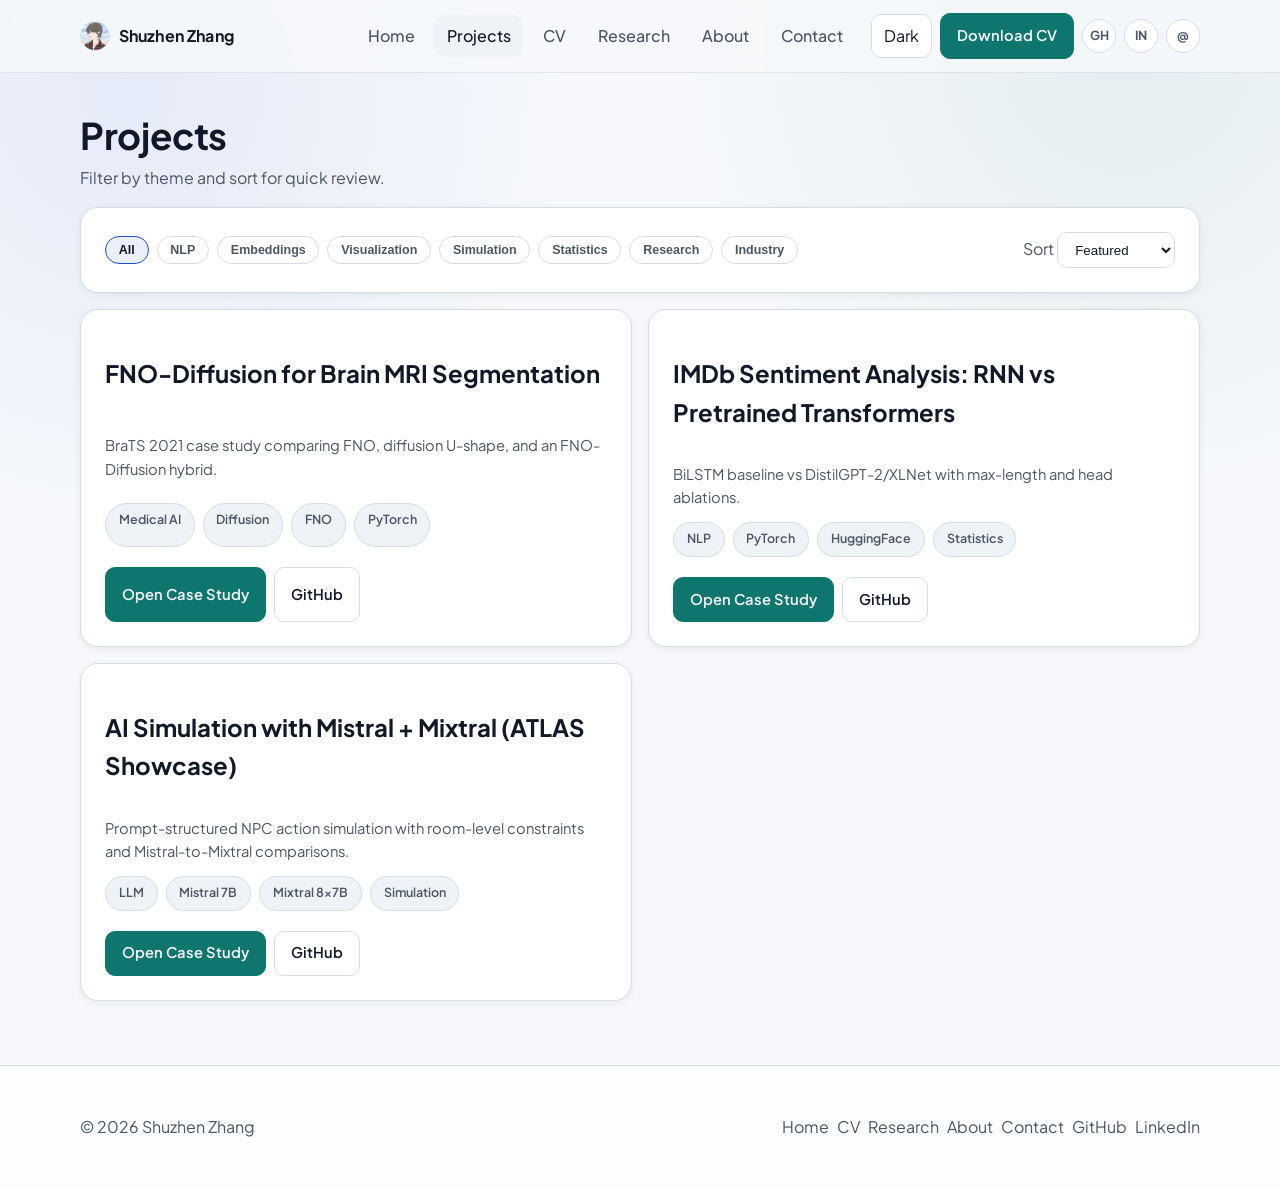
==== projects/index.html @ baf42c6f "Initial website" ====
<!DOCTYPE html>
<html lang="en" data-site-root="../">
  <head>
    <meta charset="UTF-8" />
    <meta name="viewport" content="width=device-width, initial-scale=1.0" />
    <title>Projects | ML / Applied Scientist Portfolio</title>
    <meta name="description" content="Projects in NLP, embeddings, statistics, visualization, and applied ML." />
    <meta name="theme-color" content="#f6f8fb" />
    <link rel="icon" href="../favicon.svg" type="image/svg+xml" />
    <link rel="preconnect" href="https://fonts.googleapis.com" />
    <link rel="preconnect" href="https://fonts.gstatic.com" crossorigin />
    <link href="https://fonts.googleapis.com/css2?family=Plus+Jakarta+Sans:wght@400;500;600;700;800&display=swap" rel="stylesheet" />
    <link rel="stylesheet" href="../styles.css" />
  </head>
  <body>
    <a class="skip-link" href="#main">Skip to content</a>
    <header class="site-header">
      <div class="container nav-wrap">
        <a class="brand" href="../index.html"><img class="brand-avatar" src="../assets/shared/images/profile-icon.jpg" alt="Shuzhen Zhang icon" width="30" height="30" decoding="async" />Shuzhen Zhang</a>
        <button class="nav-toggle" data-nav-toggle aria-expanded="false" aria-controls="site-nav">Menu</button>
        <nav id="site-nav" class="nav-menu" data-nav-menu>
          <div class="nav-links">
            <a class="nav-link" href="../index.html">Home</a>
            <a class="nav-link active" href="./index.html">Projects</a>
            <a class="nav-link" href="../cv.html">CV</a>
            <a class="nav-link" href="../research.html">Research</a>
            <a class="nav-link" href="../about.html">About</a>
            <a class="nav-link" href="../contact.html">Contact</a>
          </div>
          <div class="nav-actions">
            <button class="theme-btn" type="button" data-theme-toggle aria-label="Switch to dark mode">Dark</button>
            <a class="btn btn-primary" href="../assets/shared/documents/shuzhen-zhang-cv.pdf" download>Download CV</a>
            <div class="icon-links">
              <a class="icon-link" href="https://github.com/muhualiushui" aria-label="GitHub">GH</a>
              <a class="icon-link" href="https://www.linkedin.com/in/shuzhen-zhang-ab4744265" aria-label="LinkedIn">IN</a>
              <a class="icon-link" href="mailto:muhualiushui@outlook.com" aria-label="Email">@</a>
            </div>
          </div>
        </nav>
      </div>
    </header>

    <main id="main" class="main">
      <div class="container">
        <section class="section fade-in">
          <h1 class="section-title">Projects</h1>
          <p class="section-subtitle">Filter by theme and sort for quick review.</p>

          <div class="filter-bar card mt-4">
            <div class="chips">
              <button class="chip-btn active" data-filter="all">All</button>
              <button class="chip-btn" data-filter="nlp">NLP</button>
              <button class="chip-btn" data-filter="embeddings">Embeddings</button>
              <button class="chip-btn" data-filter="visualization">Visualization</button>
              <button class="chip-btn" data-filter="simulation">Simulation</button>
              <button class="chip-btn" data-filter="statistics">Statistics</button>
              <button class="chip-btn" data-filter="research">Research</button>
              <button class="chip-btn" data-filter="industry">Industry</button>
            </div>
            <label>
              <span class="kv">Sort</span>
              <select class="select" data-sort>
                <option value="featured">Featured</option>
                <option value="recent">Most recent</option>
              </select>
            </label>
          </div>

          <div class="projects-grid mt-4">
            <article class="card project-card" data-project-card data-tags="research visualization" data-date="2026-02-26" data-featured="1">
              <h2>FNO-Diffusion for Brain MRI Segmentation</h2>
              <p class="project-line">BraTS 2021 case study comparing FNO, diffusion U-shape, and an FNO-Diffusion hybrid.</p>
              <div class="chips"><span class="tag">Medical AI</span><span class="tag">Diffusion</span><span class="tag">FNO</span><span class="tag">PyTorch</span></div>
              <div class="project-actions">
                <a class="btn btn-primary" href="./fno-diffusion-brain-mri/index.html">Open Case Study</a>
                <a class="btn btn-secondary" href="https://github.com/muhualiushui/FNO_torch">GitHub</a>
              </div>
            </article>

            <article class="card project-card" data-project-card data-tags="nlp statistics research" data-date="2026-01-20" data-featured="1">
              <h2>IMDb Sentiment Analysis: RNN vs Pretrained Transformers</h2>
              <p class="project-line">BiLSTM baseline vs DistilGPT-2/XLNet with max-length and head ablations.</p>
              <div class="chips"><span class="tag">NLP</span><span class="tag">PyTorch</span><span class="tag">HuggingFace</span><span class="tag">Statistics</span></div>
              <div class="project-actions">
                <a class="btn btn-primary" href="./imdb-sentiment-analysis/index.html">Open Case Study</a>
                <a class="btn btn-secondary" href="https://github.com/muhualiushui/IMDb-Sentiment-by-LLM">GitHub</a>
              </div>
            </article>

            <article class="card project-card" data-project-card data-tags="llm simulation research" data-date="2025-10-02" data-featured="1">
              <h2>AI Simulation with Mistral + Mixtral (ATLAS Showcase)</h2>
              <p class="project-line">Prompt-structured NPC action simulation with room-level constraints and Mistral-to-Mixtral comparisons.</p>
              <div class="chips"><span class="tag">LLM</span><span class="tag">Mistral 7B</span><span class="tag">Mixtral 8x7B</span><span class="tag">Simulation</span></div>
              <div class="project-actions">
                <a class="btn btn-primary" href="./atlas-agent-simulation/index.html">Open Case Study</a>
                <a class="btn btn-secondary" href="https://github.com/muhualiushui/AI_Simulation_Mixtral">GitHub</a>
              </div>
            </article>
          </div>
        </section>
      </div>
    </main>

    <footer class="footer">
      <div class="container footer-wrap">
        <p>© <span data-current-year>2026</span> Shuzhen Zhang</p>
        <div class="btn-row">
          <a href="../index.html">Home</a><a href="../cv.html">CV</a><a href="../research.html">Research</a><a href="../about.html">About</a><a href="../contact.html">Contact</a>
          <a href="https://github.com/muhualiushui">GitHub</a><a href="https://www.linkedin.com/in/shuzhen-zhang-ab4744265">LinkedIn</a>
        </div>
      </div>
    </footer>

    <script src="../script.js"></script>
  </body>
</html>
---- styles.css ----
:root {
  color-scheme: light;
  --bg: #f6f8fb;
  --surface: #ffffff;
  --surface-alt: #eef3f8;
  --text: #111827;
  --muted: #4b5563;
  --border: #d7dde5;
  --primary: #0f766e;
  --primary-strong: #115e59;
  --accent: #1d4ed8;
  --success: #0f766e;
  --shadow-sm: 0 2px 8px rgba(15, 23, 42, 0.06);
  --shadow-md: 0 8px 24px rgba(15, 23, 42, 0.08);
  --radius-sm: 10px;
  --radius-md: 14px;
  --radius-lg: 18px;

  --space-1: 0.25rem;
  --space-2: 0.5rem;
  --space-3: 0.75rem;
  --space-4: 1rem;
  --space-5: 1.25rem;
  --space-6: 1.5rem;
  --space-8: 2rem;
  --space-10: 2.5rem;
  --space-12: 3rem;
  --space-16: 4rem;

  --text-xs: 0.78rem;
  --text-sm: 0.92rem;
  --text-md: 1rem;
  --text-lg: 1.12rem;
  --text-xl: 1.35rem;
  --text-2xl: clamp(1.65rem, 4.6vw, 2.3rem);
  --text-3xl: clamp(2rem, 6vw, 2.95rem);

  --container: 1120px;
}

:root[data-theme='dark'] {
  color-scheme: dark;
  --bg: #0b1220;
  --surface: #131d2e;
  --surface-alt: #1a2638;
  --text: #e5ebf5;
  --muted: #afbdd3;
  --border: #2e3f57;
  --primary: #2dd4bf;
  --primary-strong: #5eead4;
  --accent: #60a5fa;
  --success: #14b8a6;
  --shadow-sm: 0 2px 12px rgba(2, 6, 23, 0.35);
  --shadow-md: 0 14px 30px rgba(2, 6, 23, 0.4);
}

@media (prefers-color-scheme: dark) {
  :root:not([data-theme='light']) {
    color-scheme: dark;
    --bg: #0b1220;
    --surface: #131d2e;
    --surface-alt: #1a2638;
    --text: #e5ebf5;
    --muted: #afbdd3;
    --border: #2e3f57;
    --primary: #2dd4bf;
    --primary-strong: #5eead4;
    --accent: #60a5fa;
    --success: #14b8a6;
    --shadow-sm: 0 2px 12px rgba(2, 6, 23, 0.35);
    --shadow-md: 0 14px 30px rgba(2, 6, 23, 0.4);
  }
}

* {
  box-sizing: border-box;
}

html,
body {
  margin: 0;
  padding: 0;
}

html {
  scroll-behavior: smooth;
}

body {
  font-family: 'Plus Jakarta Sans', 'Segoe UI', sans-serif;
  background: radial-gradient(circle at 10% 8%, rgba(29, 78, 216, 0.08), transparent 28%),
    radial-gradient(circle at 88% 4%, rgba(15, 118, 110, 0.08), transparent 28%),
    var(--bg);
  color: var(--text);
  line-height: 1.6;
  font-size: var(--text-md);
  min-height: 100vh;
  text-rendering: optimizeLegibility;
}

a {
  color: inherit;
  text-decoration: none;
}

img,
video,
object {
  display: block;
  max-width: 100%;
}

a:focus-visible,
button:focus-visible,
input:focus-visible,
select:focus-visible {
  outline: 3px solid var(--accent);
  outline-offset: 2px;
}

.container {
  width: min(92%, var(--container));
  margin: 0 auto;
}

.skip-link {
  position: absolute;
  left: -999px;
  top: auto;
}

.skip-link:focus {
  left: 1rem;
  top: 1rem;
  background: var(--surface);
  padding: var(--space-2) var(--space-4);
  border-radius: var(--radius-sm);
  border: 1px solid var(--border);
  z-index: 1000;
}

.site-header {
  position: sticky;
  top: 0;
  z-index: 60;
  backdrop-filter: blur(10px);
  background: color-mix(in srgb, var(--bg) 86%, transparent);
  border-bottom: 1px solid color-mix(in srgb, var(--border) 75%, transparent);
}

.nav-wrap {
  display: flex;
  align-items: center;
  justify-content: space-between;
  min-height: 72px;
  gap: var(--space-4);
}

.brand {
  display: inline-flex;
  align-items: center;
  gap: 0.55rem;
  font-weight: 700;
  letter-spacing: 0.01em;
}

.brand-avatar {
  width: 30px;
  height: 30px;
  border-radius: 999px;
  object-fit: cover;
  border: 1px solid var(--border);
}

.nav-toggle {
  border: 1px solid var(--border);
  border-radius: var(--radius-sm);
  background: var(--surface);
  color: var(--text);
  padding: var(--space-2) var(--space-3);
}

.nav-menu {
  display: none;
  width: 100%;
  position: absolute;
  left: 0;
  top: 72px;
  background: var(--surface);
  border-bottom: 1px solid var(--border);
}

.nav-menu.open {
  display: block;
}

.nav-links,
.nav-actions {
  display: flex;
  flex-direction: column;
  gap: var(--space-2);
  padding: var(--space-4) var(--space-4) var(--space-6);
}

.nav-link {
  padding: var(--space-2) var(--space-3);
  border-radius: var(--radius-sm);
  color: var(--muted);
  font-weight: 500;
}

.nav-link.active,
.nav-link:hover {
  background: var(--surface-alt);
  color: var(--text);
}

.icon-links {
  display: flex;
  gap: var(--space-2);
}

.icon-link {
  border: 1px solid var(--border);
  border-radius: 999px;
  width: 34px;
  height: 34px;
  display: inline-flex;
  align-items: center;
  justify-content: center;
  font-size: var(--text-xs);
  font-weight: 700;
  color: var(--muted);
  background: var(--surface);
}

.icon-link:hover {
  color: var(--text);
  border-color: var(--accent);
}

.theme-btn,
.btn {
  border-radius: var(--radius-sm);
  border: 1px solid var(--border);
  background: var(--surface);
  color: var(--text);
  cursor: pointer;
  font: inherit;
}

.theme-btn {
  padding: var(--space-2) var(--space-3);
}

.btn {
  display: inline-flex;
  align-items: center;
  justify-content: center;
  padding: 0.62rem 1rem;
  font-weight: 600;
  font-size: var(--text-sm);
  transition: transform 0.2s ease, box-shadow 0.2s ease, background 0.2s ease;
}

.btn:hover {
  transform: translateY(-1px);
  box-shadow: var(--shadow-sm);
}

.btn-primary {
  background: var(--primary);
  border-color: var(--primary);
  color: #f8fbff;
}

.btn-primary:hover {
  background: var(--primary-strong);
}

.btn-secondary {
  background: var(--surface);
  border-color: var(--border);
}

.btn-ghost {
  background: transparent;
}

.main {
  padding: var(--space-10) 0 var(--space-16);
}

.section {
  margin-top: var(--space-12);
}

.section:first-child {
  margin-top: 0;
}

.section-title {
  margin: 0;
  font-size: var(--text-2xl);
  line-height: 1.2;
  letter-spacing: -0.01em;
}

.section-subtitle {
  margin-top: var(--space-2);
  color: var(--muted);
  max-width: 70ch;
}

.grid {
  display: grid;
  gap: var(--space-6);
}

.mt-0 {
  margin-top: 0;
}

.mt-3 {
  margin-top: var(--space-3);
}

.mt-4 {
  margin-top: var(--space-4);
}

.mt-6 {
  margin-top: var(--space-6);
}

.mb-2 {
  margin-bottom: var(--space-2);
}

.gap-4 {
  gap: var(--space-4);
}

.card {
  background: var(--surface);
  border: 1px solid var(--border);
  border-radius: var(--radius-lg);
  box-shadow: var(--shadow-sm);
  padding: var(--space-6);
}

.hero {
  display: grid;
  gap: var(--space-8);
}

.badge {
  display: inline-flex;
  align-items: center;
  gap: 0.4rem;
  font-size: var(--text-xs);
  border: 1px solid color-mix(in srgb, var(--success) 50%, var(--border));
  color: var(--success);
  border-radius: 999px;
  padding: 0.35rem 0.65rem;
  font-weight: 600;
}

.hero h1 {
  margin: 0;
  font-size: var(--text-3xl);
  line-height: 1.14;
}

.hero-titleline {
  margin: var(--space-3) 0 0;
  color: var(--muted);
  font-size: var(--text-lg);
}

.hero-value {
  margin: var(--space-4) 0 var(--space-6);
  max-width: 62ch;
}

.btn-row {
  display: flex;
  flex-wrap: wrap;
  gap: var(--space-2);
}

.abstract-graphic {
  width: 100%;
  max-width: 350px;
  aspect-ratio: 5 / 6;
  border-radius: var(--radius-lg);
  border: 1px solid var(--border);
  background:
    radial-gradient(circle at 22% 18%, color-mix(in srgb, var(--accent) 26%, transparent) 0%, transparent 42%),
    radial-gradient(circle at 76% 74%, color-mix(in srgb, var(--primary) 24%, transparent) 0%, transparent 48%),
    linear-gradient(135deg, color-mix(in srgb, var(--surface-alt) 70%, transparent), color-mix(in srgb, var(--surface) 76%, transparent));
  box-shadow: var(--shadow-md);
  position: relative;
  overflow: hidden;
}

.abstract-image {
  position: absolute;
  inset: 7% 7%;
  width: 86%;
  height: 86%;
  object-fit: cover;
  object-position: 52% 26%;
  border-radius: 22px;
  z-index: 1;
}

.hero-visual {
  display: grid;
  gap: var(--space-3);
  justify-items: center;
}

.avatar-card {
  background: var(--surface);
  border: 1px solid var(--border);
  border-radius: var(--radius-lg);
  padding: var(--space-4);
  box-shadow: var(--shadow-sm);
}

.avatar-image {
  width: 100%;
  max-width: 380px;
  aspect-ratio: 1 / 1;
  border-radius: 16px;
  object-fit: cover;
  border: 1px solid var(--border);
  display: block;
  margin: 0 auto;
}

.hero-main-image {
  width: 100%;
  max-width: 520px;
  aspect-ratio: 1 / 1;
  object-fit: cover;
  border-radius: var(--radius-lg);
  border: 1px solid var(--border);
  box-shadow: var(--shadow-md);
  justify-self: center;
}

.abstract-graphic::after {
  content: '';
  position: absolute;
  inset: 7% 7%;
  border-radius: 22px;
  border: 1px solid color-mix(in srgb, var(--accent) 45%, var(--border));
  background: linear-gradient(
    180deg,
    color-mix(in srgb, var(--surface) 18%, transparent) 0%,
    color-mix(in srgb, var(--surface) 4%, transparent) 62%,
    transparent 100%
  );
  z-index: 2;
  pointer-events: none;
}

.strip {
  display: grid;
  gap: var(--space-4);
}

.strip-items,
.chips {
  display: flex;
  flex-wrap: wrap;
  gap: var(--space-2);
}

.strip-item,
.chip,
.tag {
  border: 1px solid var(--border);
  background: var(--surface-alt);
  border-radius: 999px;
  padding: 0.4rem 0.8rem;
  font-size: var(--text-xs);
  color: var(--muted);
  font-weight: 600;
}

.project-card {
  display: grid;
  gap: var(--space-3);
}

.project-card h3 {
  margin: 0;
  font-size: var(--text-xl);
}

.project-line {
  margin: 0;
  color: var(--muted);
  font-size: var(--text-sm);
}

.project-actions {
  display: flex;
  gap: var(--space-2);
  flex-wrap: wrap;
  margin-top: var(--space-2);
}

.timeline {
  display: grid;
  gap: var(--space-4);
}

.timeline-item {
  border-left: 2px solid var(--border);
  padding-left: var(--space-4);
}

.timeline-item h3 {
  margin: 0;
  font-size: var(--text-lg);
}

.timeline-meta {
  color: var(--muted);
  margin: var(--space-1) 0 var(--space-2);
  font-size: var(--text-sm);
}

.timeline ul {
  margin: 0;
  padding-left: 1.1rem;
}

.timeline li {
  margin-bottom: var(--space-1);
}

.skill-grid {
  display: grid;
  gap: var(--space-4);
}

.skill-group h3 {
  margin-top: 0;
  margin-bottom: var(--space-2);
  font-size: var(--text-lg);
}

.skill-list {
  color: var(--muted);
  margin: 0;
}

.filter-bar {
  display: grid;
  gap: var(--space-4);
}

.chip-btn {
  border: 1px solid var(--border);
  background: var(--surface);
  color: var(--muted);
  border-radius: 999px;
  padding: 0.4rem 0.8rem;
  font-size: var(--text-xs);
  font-weight: 700;
  cursor: pointer;
}

.chip-btn.active,
.chip-btn:hover {
  color: var(--text);
  border-color: var(--accent);
  background: color-mix(in srgb, var(--accent) 9%, var(--surface));
}

.select {
  padding: 0.55rem 0.8rem;
  border-radius: var(--radius-sm);
  border: 1px solid var(--border);
  background: var(--surface);
  color: var(--text);
}

.projects-grid {
  display: grid;
  gap: var(--space-4);
}

.case-layout {
  display: grid;
  gap: var(--space-6);
}

.case-sidebar {
  position: relative;
  align-self: start;
}

.case-sidebar .card {
  position: sticky;
  top: 96px;
}

.case-section {
  scroll-margin-top: 96px;
}

.data-table {
  width: 100%;
  border-collapse: collapse;
  font-size: var(--text-sm);
}

.data-table th,
.data-table td {
  border: 1px solid var(--border);
  padding: 0.65rem;
  text-align: left;
}

.data-table th {
  background: var(--surface-alt);
}

.chart {
  display: grid;
  gap: var(--space-2);
  margin-top: var(--space-4);
}

.bar {
  border-radius: 999px;
  background: color-mix(in srgb, var(--accent) 18%, var(--surface-alt));
  height: 14px;
  position: relative;
  overflow: hidden;
}

.bar > span {
  position: absolute;
  left: 0;
  top: 0;
  bottom: 0;
  border-radius: 999px;
  background: linear-gradient(90deg, var(--primary), var(--accent));
}

.kv {
  margin: 0;
  color: var(--muted);
}

.cv-embed {
  width: 100%;
  min-height: 540px;
  border: 1px solid var(--border);
  border-radius: var(--radius-md);
  background: var(--surface-alt);
}

.footer {
  border-top: 1px solid var(--border);
  padding: var(--space-8) 0;
  background: color-mix(in srgb, var(--surface) 70%, transparent);
}

.footer-wrap {
  display: flex;
  flex-direction: column;
  gap: var(--space-3);
  color: var(--muted);
}

.fade-in {
  opacity: 0;
  transform: translateY(8px);
  transition: opacity 0.5s ease, transform 0.5s ease;
}

.fade-in.visible {
  opacity: 1;
  transform: translateY(0);
}

@media (prefers-reduced-motion: reduce) {
  html {
    scroll-behavior: auto;
  }

  *,
  *::before,
  *::after {
    animation-duration: 0.01ms !important;
    animation-iteration-count: 1 !important;
    transition-duration: 0.01ms !important;
  }

  .fade-in {
    opacity: 1;
    transform: none;
  }
}

@media (min-width: 860px) {
  .nav-toggle {
    display: none;
  }

  .nav-menu {
    display: flex;
    align-items: center;
    justify-content: space-between;
    width: auto;
    position: static;
    background: transparent;
    border: 0;
    gap: var(--space-4);
  }

  .nav-links,
  .nav-actions {
    flex-direction: row;
    align-items: center;
    padding: 0;
    gap: var(--space-2);
  }

  .hero {
    grid-template-columns: 1.1fr 0.9fr;
    align-items: center;
  }

  .hero-visual {
    justify-items: end;
  }

  .abstract-graphic {
    max-width: 350px;
  }

  .strip {
    grid-template-columns: 1fr auto;
    align-items: center;
  }

  .projects-grid {
    grid-template-columns: repeat(2, minmax(0, 1fr));
  }

  .skill-grid {
    grid-template-columns: repeat(3, minmax(0, 1fr));
  }

  .filter-bar {
    grid-template-columns: 1fr auto;
    align-items: center;
  }

  .case-layout {
    grid-template-columns: 1.7fr 0.8fr;
  }

  .footer-wrap {
    flex-direction: row;
    align-items: center;
    justify-content: space-between;
  }
}
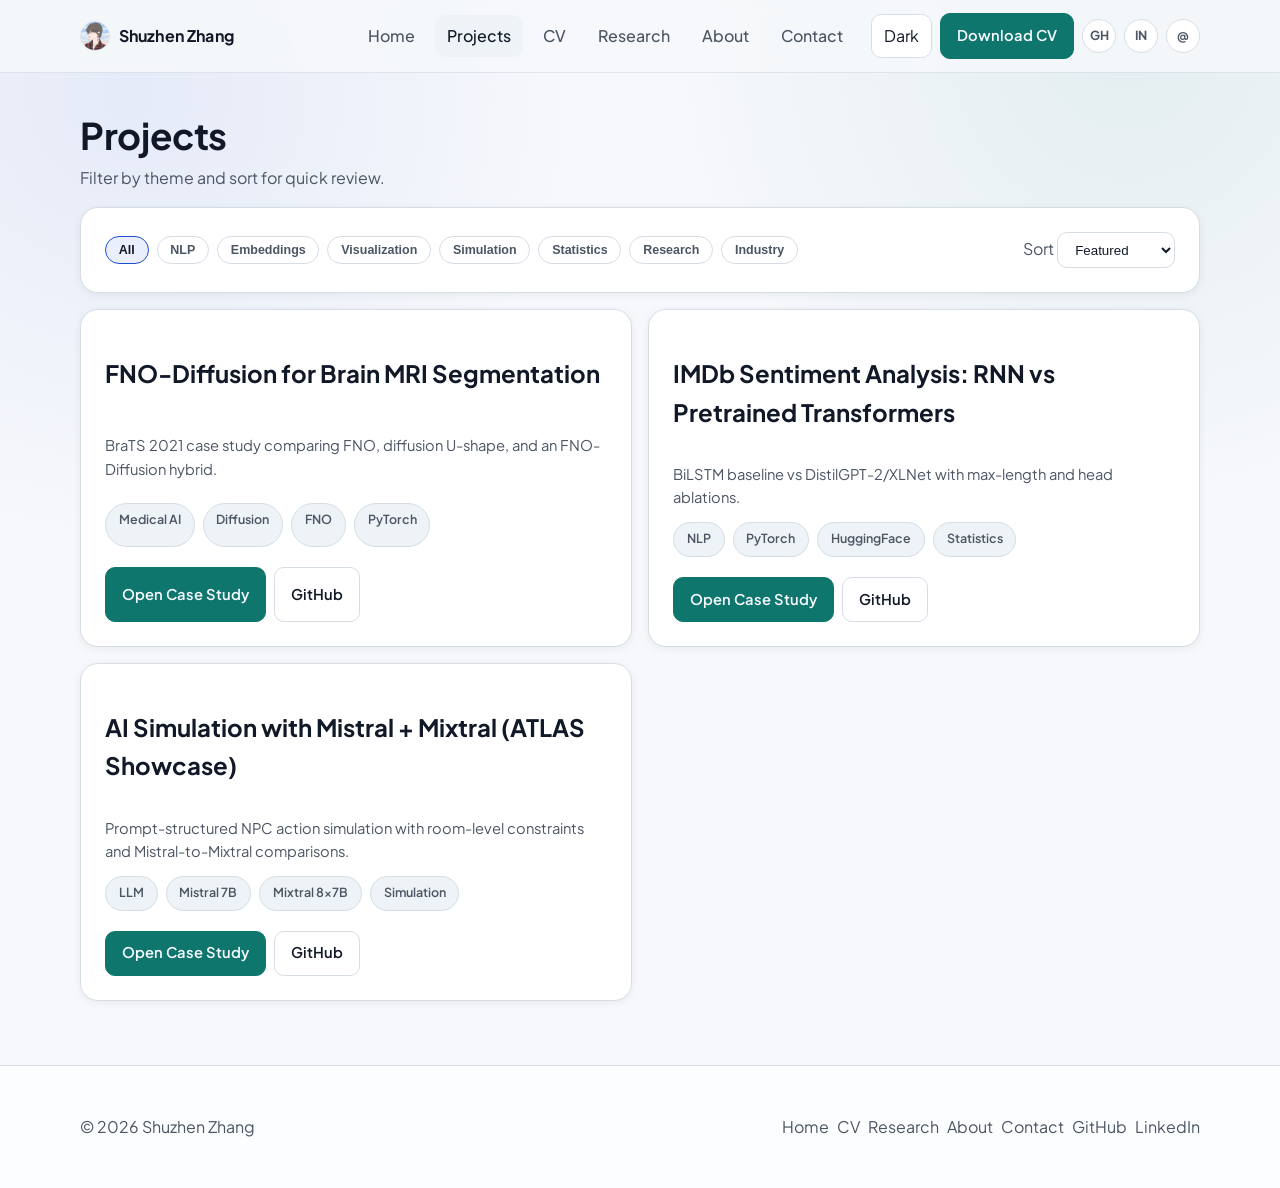
==== commit 90bae6f1: "changed icon" ====
--- a/projects/index.html
+++ b/projects/index.html
@@ -6,7 +6,9 @@
     <title>Projects | ML / Applied Scientist Portfolio</title>
     <meta name="description" content="Projects in NLP, embeddings, statistics, visualization, and applied ML." />
     <meta name="theme-color" content="#f6f8fb" />
-    <link rel="icon" href="../favicon.svg" type="image/svg+xml" />
+    <link rel="icon" href="../site-icon-32.png" sizes="32x32" type="image/png" />
+    <link rel="icon" href="../site-icon-192.png" sizes="192x192" type="image/png" />
+    <link rel="apple-touch-icon" href="../apple-touch-icon-180.png" sizes="180x180" />
     <link rel="preconnect" href="https://fonts.googleapis.com" />
     <link rel="preconnect" href="https://fonts.gstatic.com" crossorigin />
     <link href="https://fonts.googleapis.com/css2?family=Plus+Jakarta+Sans:wght@400;500;600;700;800&display=swap" rel="stylesheet" />
--- a/styles.css
+++ b/styles.css
@@ -188,6 +188,8 @@
   top: 72px;
   background: var(--surface);
   border-bottom: 1px solid var(--border);
+  max-height: calc(100dvh - 72px);
+  overflow-y: auto;
 }
 
 .nav-menu.open {
@@ -668,6 +670,10 @@
   background: var(--surface-alt);
 }
 
+.cv-mobile-card {
+  display: none;
+}
+
 .footer {
   border-top: 1px solid var(--border);
   padding: var(--space-8) 0;
@@ -708,6 +714,38 @@
   .fade-in {
     opacity: 1;
     transform: none;
+  }
+}
+
+@media (max-width: 720px) {
+  .main {
+    padding: var(--space-8) 0 var(--space-12);
+  }
+
+  .section {
+    margin-top: var(--space-10);
+  }
+
+  .card {
+    padding: var(--space-5);
+  }
+
+  .footer-wrap {
+    gap: var(--space-2);
+  }
+
+  .cv-embed {
+    display: none;
+  }
+
+  .cv-mobile-card {
+    display: grid;
+    gap: var(--space-3);
+  }
+
+  .cv-mobile-card p {
+    margin: 0;
+    color: var(--muted);
   }
 }
 
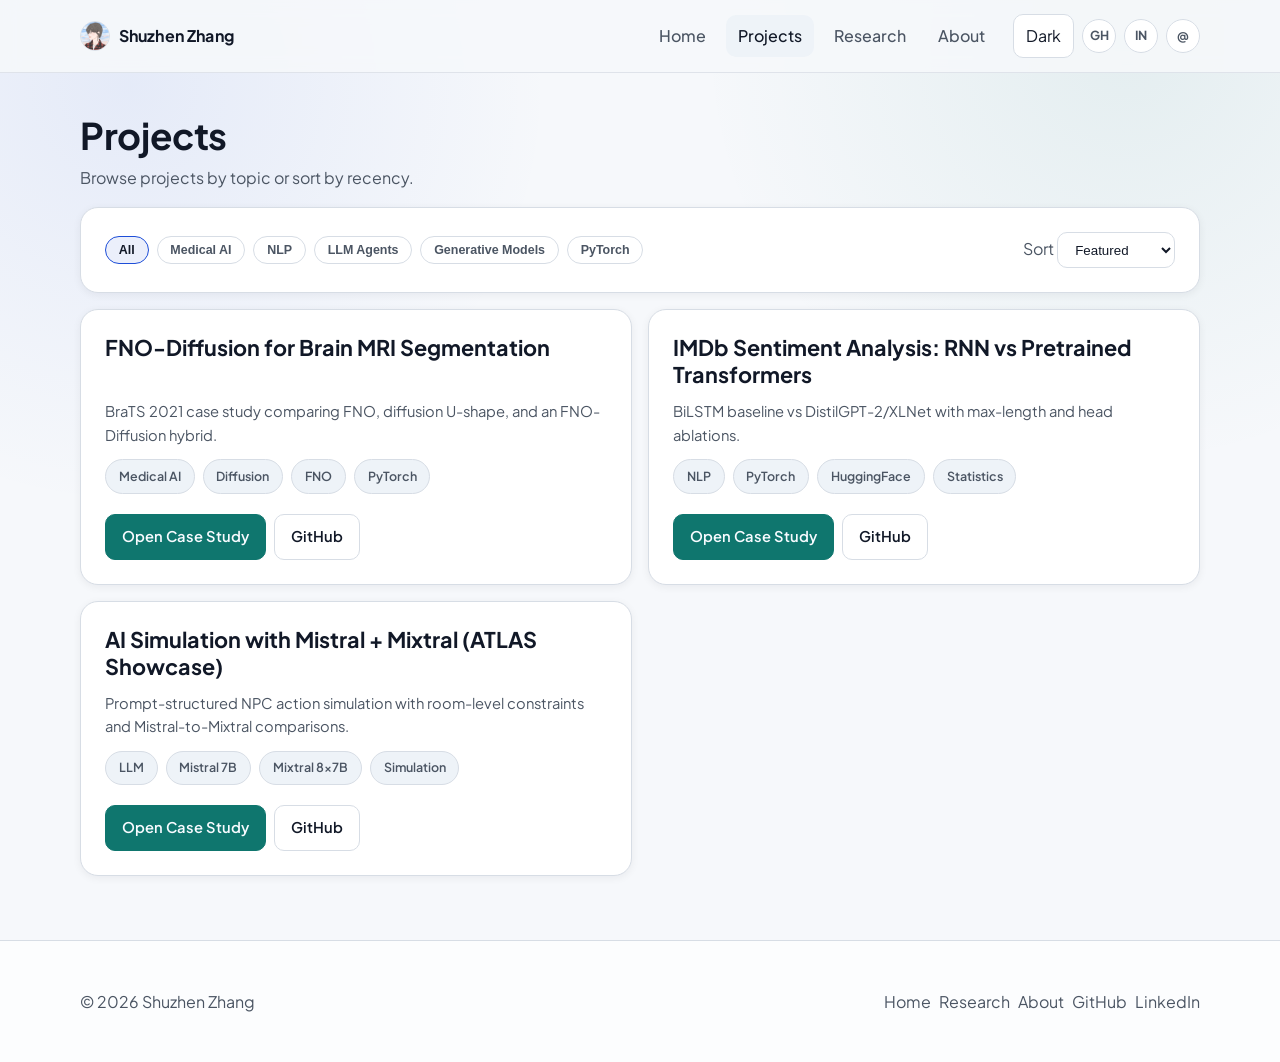
==== commit e8c4eb07: "add personal path" ====
--- a/projects/index.html
+++ b/projects/index.html
@@ -6,9 +6,10 @@
     <title>Projects | ML / Applied Scientist Portfolio</title>
     <meta name="description" content="Projects in NLP, embeddings, statistics, visualization, and applied ML." />
     <meta name="theme-color" content="#f6f8fb" />
-    <link rel="icon" href="../site-icon-32.png" sizes="32x32" type="image/png" />
-    <link rel="icon" href="../site-icon-192.png" sizes="192x192" type="image/png" />
-    <link rel="apple-touch-icon" href="../apple-touch-icon-180.png" sizes="180x180" />
+    <link rel="shortcut icon" href="../favicon.ico?v=20260301c" />
+    <link rel="icon" href="../site-icon-32.png?v=20260301c" sizes="32x32" type="image/png" />
+    <link rel="icon" href="../site-icon-192.png?v=20260301c" sizes="192x192" type="image/png" />
+    <link rel="apple-touch-icon" href="../apple-touch-icon-180.png?v=20260301c" sizes="180x180" />
     <link rel="preconnect" href="https://fonts.googleapis.com" />
     <link rel="preconnect" href="https://fonts.gstatic.com" crossorigin />
     <link href="https://fonts.googleapis.com/css2?family=Plus+Jakarta+Sans:wght@400;500;600;700;800&display=swap" rel="stylesheet" />
@@ -24,18 +25,15 @@
           <div class="nav-links">
             <a class="nav-link" href="../index.html">Home</a>
             <a class="nav-link active" href="./index.html">Projects</a>
-            <a class="nav-link" href="../cv.html">CV</a>
             <a class="nav-link" href="../research.html">Research</a>
             <a class="nav-link" href="../about.html">About</a>
-            <a class="nav-link" href="../contact.html">Contact</a>
           </div>
           <div class="nav-actions">
             <button class="theme-btn" type="button" data-theme-toggle aria-label="Switch to dark mode">Dark</button>
-            <a class="btn btn-primary" href="../assets/shared/documents/shuzhen-zhang-cv.pdf" download>Download CV</a>
             <div class="icon-links">
               <a class="icon-link" href="https://github.com/muhualiushui" aria-label="GitHub">GH</a>
               <a class="icon-link" href="https://www.linkedin.com/in/shuzhen-zhang-ab4744265" aria-label="LinkedIn">IN</a>
-              <a class="icon-link" href="mailto:muhualiushui@outlook.com" aria-label="Email">@</a>
+              <a class="icon-link" href="../about.html#contact" aria-label="Contact">@</a>
             </div>
           </div>
         </nav>
@@ -46,18 +44,16 @@
       <div class="container">
         <section class="section fade-in">
           <h1 class="section-title">Projects</h1>
-          <p class="section-subtitle">Filter by theme and sort for quick review.</p>
+          <p class="section-subtitle">Browse projects by topic or sort by recency.</p>
 
           <div class="filter-bar card mt-4">
             <div class="chips">
               <button class="chip-btn active" data-filter="all">All</button>
+              <button class="chip-btn" data-filter="medical-ai">Medical AI</button>
               <button class="chip-btn" data-filter="nlp">NLP</button>
-              <button class="chip-btn" data-filter="embeddings">Embeddings</button>
-              <button class="chip-btn" data-filter="visualization">Visualization</button>
-              <button class="chip-btn" data-filter="simulation">Simulation</button>
-              <button class="chip-btn" data-filter="statistics">Statistics</button>
-              <button class="chip-btn" data-filter="research">Research</button>
-              <button class="chip-btn" data-filter="industry">Industry</button>
+              <button class="chip-btn" data-filter="llm-agents">LLM Agents</button>
+              <button class="chip-btn" data-filter="generative-models">Generative Models</button>
+              <button class="chip-btn" data-filter="pytorch">PyTorch</button>
             </div>
             <label>
               <span class="kv">Sort</span>
@@ -69,7 +65,7 @@
           </div>
 
           <div class="projects-grid mt-4">
-            <article class="card project-card" data-project-card data-tags="research visualization" data-date="2026-02-26" data-featured="1">
+            <article class="card project-card" data-project-card data-tags="medical-ai generative-models pytorch" data-date="2026-02-26" data-featured="1">
               <h2>FNO-Diffusion for Brain MRI Segmentation</h2>
               <p class="project-line">BraTS 2021 case study comparing FNO, diffusion U-shape, and an FNO-Diffusion hybrid.</p>
               <div class="chips"><span class="tag">Medical AI</span><span class="tag">Diffusion</span><span class="tag">FNO</span><span class="tag">PyTorch</span></div>
@@ -79,7 +75,7 @@
               </div>
             </article>
 
-            <article class="card project-card" data-project-card data-tags="nlp statistics research" data-date="2026-01-20" data-featured="1">
+            <article class="card project-card" data-project-card data-tags="nlp pytorch" data-date="2026-01-20" data-featured="1">
               <h2>IMDb Sentiment Analysis: RNN vs Pretrained Transformers</h2>
               <p class="project-line">BiLSTM baseline vs DistilGPT-2/XLNet with max-length and head ablations.</p>
               <div class="chips"><span class="tag">NLP</span><span class="tag">PyTorch</span><span class="tag">HuggingFace</span><span class="tag">Statistics</span></div>
@@ -89,7 +85,7 @@
               </div>
             </article>
 
-            <article class="card project-card" data-project-card data-tags="llm simulation research" data-date="2025-10-02" data-featured="1">
+            <article class="card project-card" data-project-card data-tags="llm-agents generative-models" data-date="2025-10-02" data-featured="1">
               <h2>AI Simulation with Mistral + Mixtral (ATLAS Showcase)</h2>
               <p class="project-line">Prompt-structured NPC action simulation with room-level constraints and Mistral-to-Mixtral comparisons.</p>
               <div class="chips"><span class="tag">LLM</span><span class="tag">Mistral 7B</span><span class="tag">Mixtral 8x7B</span><span class="tag">Simulation</span></div>
@@ -107,7 +103,7 @@
       <div class="container footer-wrap">
         <p>© <span data-current-year>2026</span> Shuzhen Zhang</p>
         <div class="btn-row">
-          <a href="../index.html">Home</a><a href="../cv.html">CV</a><a href="../research.html">Research</a><a href="../about.html">About</a><a href="../contact.html">Contact</a>
+          <a href="../index.html">Home</a><a href="../research.html">Research</a><a href="../about.html">About</a>
           <a href="https://github.com/muhualiushui">GitHub</a><a href="https://www.linkedin.com/in/shuzhen-zhang-ab4744265">LinkedIn</a>
         </div>
       </div>
--- a/styles.css
+++ b/styles.css
@@ -10,6 +10,15 @@
   --primary-strong: #115e59;
   --accent: #1d4ed8;
   --success: #0f766e;
+  --journey-axis: var(--primary);
+  --journey-axis-dot: color-mix(in srgb, var(--primary) 36%, white);
+  --journey-panel-border: rgba(183, 194, 206, 0.78);
+  --journey-text-soft: #667487;
+  --journey-research-line: #ccb794;
+  --journey-research-node: #9d7c49;
+  --journey-job-line: #b9d4e7;
+  --journey-job-node: #7ba6c3;
+  --journey-timeline-node: var(--primary);
   --shadow-sm: 0 2px 8px rgba(15, 23, 42, 0.06);
   --shadow-md: 0 8px 24px rgba(15, 23, 42, 0.08);
   --radius-sm: 10px;
@@ -50,6 +59,15 @@
   --primary-strong: #5eead4;
   --accent: #60a5fa;
   --success: #14b8a6;
+  --journey-axis: var(--primary);
+  --journey-axis-dot: color-mix(in srgb, var(--primary) 45%, white);
+  --journey-panel-border: rgba(98, 116, 143, 0.45);
+  --journey-text-soft: #adbbcf;
+  --journey-research-line: #9d875f;
+  --journey-research-node: #d7bc87;
+  --journey-job-line: #5f88a3;
+  --journey-job-node: #9ec7e2;
+  --journey-timeline-node: var(--primary-strong);
   --shadow-sm: 0 2px 12px rgba(2, 6, 23, 0.35);
   --shadow-md: 0 14px 30px rgba(2, 6, 23, 0.4);
 }
@@ -67,6 +85,15 @@
     --primary-strong: #5eead4;
     --accent: #60a5fa;
     --success: #14b8a6;
+    --journey-axis: var(--primary);
+    --journey-axis-dot: color-mix(in srgb, var(--primary) 45%, white);
+    --journey-panel-border: rgba(98, 116, 143, 0.45);
+    --journey-text-soft: #adbbcf;
+    --journey-research-line: #9d875f;
+    --journey-research-node: #d7bc87;
+    --journey-job-line: #5f88a3;
+    --journey-job-node: #9ec7e2;
+    --journey-timeline-node: var(--primary-strong);
     --shadow-sm: 0 2px 12px rgba(2, 6, 23, 0.35);
     --shadow-md: 0 14px 30px rgba(2, 6, 23, 0.4);
   }
@@ -116,6 +143,10 @@
 select:focus-visible {
   outline: 3px solid var(--accent);
   outline-offset: 2px;
+}
+
+[hidden] {
+  display: none !important;
 }
 
 .container {
@@ -469,6 +500,264 @@
   pointer-events: none;
 }
 
+.journey {
+  display: block;
+  margin-top: 0;
+}
+
+.journey + .section {
+  margin-top: var(--space-6);
+}
+
+.journey-shell {
+  display: block;
+  padding: 0;
+  border: 0;
+  background: none;
+  box-shadow: none;
+  overflow: visible;
+}
+
+.journey-shell::before {
+  content: none;
+}
+
+.journey-canvas {
+  display: block;
+}
+
+.journey-svg {
+  display: block;
+  width: 100%;
+  height: auto;
+  overflow: visible;
+}
+
+.journey-axis {
+  stroke: var(--journey-axis);
+  stroke-width: 1.6;
+  stroke-linecap: round;
+}
+
+.journey-axis--gap {
+  stroke-dasharray: 6 6;
+  opacity: 0.9;
+}
+
+.journey-year-tick {
+  stroke: color-mix(in srgb, var(--journey-axis) 88%, white);
+  stroke-width: 1.3;
+}
+
+.journey-year-label {
+  fill: var(--journey-text-soft);
+  font-size: 12px;
+  font-weight: 700;
+  letter-spacing: 0.06em;
+}
+
+.journey-diagram-kicker {
+  fill: color-mix(in srgb, var(--primary) 58%, var(--muted));
+  font-size: 12px;
+  font-weight: 700;
+  letter-spacing: 0.12em;
+  text-transform: uppercase;
+}
+
+.journey-event {
+  cursor: default;
+  opacity: 0.76;
+  transition: opacity 0.2s ease;
+}
+
+.journey-connector,
+.journey-duration,
+.journey-future-line,
+.journey-prefix-line {
+  fill: none;
+  stroke-width: 1.7;
+  stroke-linecap: round;
+  stroke-linejoin: round;
+  transition: stroke-width 0.2s ease, stroke-opacity 0.2s ease;
+}
+
+.journey-future-line {
+  stroke-dasharray: 6 6;
+}
+
+.journey-prefix-line {
+  stroke-dasharray: 5 6;
+}
+
+.journey-node {
+  transition: transform 0.2s ease, opacity 0.2s ease;
+  transform-box: fill-box;
+  transform-origin: center;
+}
+
+.journey-node--start {
+  opacity: 0.72;
+}
+
+.journey-focus-ring {
+  fill: none;
+  stroke: color-mix(in srgb, var(--accent) 30%, transparent);
+  stroke-width: 1.5;
+  opacity: 0;
+  transition: opacity 0.2s ease;
+}
+
+.journey-event-title {
+  fill: color-mix(in srgb, var(--text) 88%, white);
+  font-size: 15px;
+  font-weight: 650;
+  letter-spacing: -0.01em;
+}
+
+.journey-event--axis .journey-event-title {
+  font-size: 14px;
+}
+
+.journey-event-subtitle {
+  fill: var(--journey-text-soft);
+  font-size: 12.5px;
+  font-weight: 500;
+}
+
+.journey-event-note {
+  fill: color-mix(in srgb, var(--journey-text-soft) 86%, white);
+  font-size: 11.5px;
+  font-weight: 500;
+}
+
+.journey-event--research .journey-connector,
+.journey-event--research .journey-duration,
+.journey-event--research .journey-future-line,
+.journey-event--research .journey-prefix-line {
+  stroke: var(--journey-research-line);
+}
+
+.journey-event--research .journey-node {
+  fill: var(--journey-research-node);
+}
+
+.journey-event--research {
+  --journey-line-active: color-mix(in srgb, var(--journey-research-node) 88%, #7d5f31);
+  --journey-node-active: color-mix(in srgb, var(--journey-research-node) 92%, #694d26);
+}
+
+.journey-event--job .journey-connector,
+.journey-event--job .journey-duration,
+.journey-event--job .journey-future-line,
+.journey-event--job .journey-prefix-line {
+  stroke: var(--journey-job-line);
+}
+
+.journey-event--job .journey-node {
+  fill: var(--journey-job-node);
+}
+
+.journey-event--job {
+  --journey-line-active: color-mix(in srgb, var(--journey-job-node) 90%, #4e7691);
+  --journey-node-active: color-mix(in srgb, var(--journey-job-node) 94%, #3e6884);
+}
+
+.journey-event--timeline .journey-connector,
+.journey-event--timeline .journey-duration,
+.journey-event--timeline .journey-future-line,
+.journey-event--timeline .journey-prefix-line {
+  stroke: var(--journey-axis);
+}
+
+.journey-event--timeline .journey-node {
+  fill: var(--journey-timeline-node);
+}
+
+.journey-event--timeline {
+  --journey-line-active: var(--primary-strong);
+  --journey-node-active: var(--primary-strong);
+}
+
+.journey-canvas--hovering .journey-event {
+  opacity: 0.34;
+}
+
+.journey-event:hover,
+.journey-event:focus-visible,
+.journey-event.is-active {
+  opacity: 1;
+}
+
+.journey-event:hover .journey-connector,
+.journey-event:hover .journey-duration,
+.journey-event:hover .journey-future-line,
+.journey-event:hover .journey-prefix-line,
+.journey-event:focus-visible .journey-connector,
+.journey-event:focus-visible .journey-duration,
+.journey-event:focus-visible .journey-future-line,
+.journey-event:focus-visible .journey-prefix-line,
+.journey-event.is-active .journey-connector,
+.journey-event.is-active .journey-duration,
+.journey-event.is-active .journey-future-line,
+.journey-event.is-active .journey-prefix-line {
+  stroke: var(--journey-line-active);
+  stroke-opacity: 1;
+  stroke-width: 2.55;
+}
+
+.journey-event:hover .journey-node,
+.journey-event:focus-visible .journey-node,
+.journey-event.is-active .journey-node {
+  fill: var(--journey-node-active);
+  transform: scale(1.18);
+}
+
+.journey-event:hover .journey-event-title,
+.journey-event:focus-visible .journey-event-title,
+.journey-event.is-active .journey-event-title {
+  fill: color-mix(in srgb, var(--text) 94%, var(--journey-node-active) 6%);
+}
+
+.journey-event:hover .journey-event-subtitle,
+.journey-event:hover .journey-event-note,
+.journey-event:focus-visible .journey-event-subtitle,
+.journey-event:focus-visible .journey-event-note,
+.journey-event.is-active .journey-event-subtitle,
+.journey-event.is-active .journey-event-note {
+  fill: color-mix(in srgb, var(--text) 74%, white);
+}
+
+.journey-event:focus-visible,
+.journey-event:focus-visible text {
+  outline: none;
+}
+
+.journey-event:hover .journey-focus-ring,
+.journey-event:focus-visible .journey-focus-ring,
+.journey-event.is-active .journey-focus-ring {
+  opacity: 1;
+}
+
+.journey-mobile {
+  display: none;
+}
+
+.journey-mobile-subtitle,
+.journey-mobile-note,
+.journey-noscript {
+  margin: 0;
+}
+
+.journey-mobile-subtitle,
+.journey-mobile-note {
+  color: var(--journey-text-soft);
+  font-size: var(--text-sm);
+}
+
+.journey-noscript {
+  color: var(--muted);
+}
+
 .strip {
   display: grid;
   gap: var(--space-4);
@@ -494,19 +783,26 @@
 }
 
 .project-card {
-  display: grid;
+  display: flex;
+  flex-direction: column;
   gap: var(--space-3);
 }
 
-.project-card h3 {
+.project-card :is(h2, h3) {
   margin: 0;
   font-size: var(--text-xl);
+  line-height: 1.25;
+  min-block-size: calc(1.25em * 2);
 }
 
 .project-line {
   margin: 0;
   color: var(--muted);
   font-size: var(--text-sm);
+}
+
+.project-card .chips {
+  margin-top: auto;
 }
 
 .project-actions {
@@ -617,6 +913,11 @@
   scroll-margin-top: 96px;
 }
 
+#cv,
+#contact {
+  scroll-margin-top: 96px;
+}
+
 .data-table {
   width: 100%;
   border-collapse: collapse;
@@ -698,6 +999,13 @@
   transform: translateY(0);
 }
 
+@media (max-width: 1024px), (hover: none), (pointer: coarse) {
+  .fade-in {
+    opacity: 1;
+    transform: none;
+  }
+}
+
 @media (prefers-reduced-motion: reduce) {
   html {
     scroll-behavior: auto;
@@ -738,6 +1046,14 @@
     display: none;
   }
 
+  .cv-preview-panel {
+    display: none !important;
+  }
+
+  .cv-preview-toggle {
+    display: none;
+  }
+
   .cv-mobile-card {
     display: grid;
     gap: var(--space-3);
@@ -747,6 +1063,98 @@
     margin: 0;
     color: var(--muted);
   }
+}
+
+@media (max-width: 940px) {
+  .journey-shell {
+    padding: 0;
+  }
+
+  .journey-svg {
+    display: none;
+  }
+
+  .journey-mobile {
+    display: grid;
+    gap: var(--space-1);
+  }
+
+  .journey-mobile-item {
+    display: grid;
+    grid-template-columns: 1rem minmax(0, 1fr);
+    gap: 0.9rem;
+    align-items: start;
+    padding: 0.2rem 0 1rem;
+  }
+
+  .journey-mobile-rail {
+    position: relative;
+    min-height: 100%;
+    display: flex;
+    justify-content: center;
+  }
+
+  .journey-mobile-line {
+    position: absolute;
+    top: 0.45rem;
+    bottom: -1.2rem;
+    width: 1.5px;
+    border-radius: 999px;
+    background: var(--journey-axis);
+  }
+
+  .journey-mobile-item:last-child .journey-mobile-line {
+    bottom: 0.4rem;
+  }
+
+  .journey-mobile-dot {
+    position: relative;
+    top: 0.35rem;
+    width: 10px;
+    height: 10px;
+    border-radius: 999px;
+    border: 2px solid color-mix(in srgb, var(--surface) 92%, transparent);
+    background: var(--journey-axis-dot);
+  }
+
+  .journey-mobile-item--timeline .journey-mobile-line {
+    background: color-mix(in srgb, var(--journey-axis) 65%, white);
+  }
+
+  .journey-mobile-item--timeline .journey-mobile-dot {
+    background: var(--journey-timeline-node);
+  }
+
+  .journey-mobile-item--research .journey-mobile-line {
+    background: color-mix(in srgb, var(--journey-research-line) 58%, var(--journey-axis));
+  }
+
+  .journey-mobile-item--research .journey-mobile-dot {
+    background: var(--journey-research-node);
+  }
+
+  .journey-mobile-item--job .journey-mobile-line {
+    background: color-mix(in srgb, var(--journey-job-line) 72%, var(--journey-axis));
+  }
+
+  .journey-mobile-item--job .journey-mobile-dot {
+    background: var(--journey-job-node);
+  }
+
+  .journey-mobile-copy h3 {
+    margin: 0;
+    font-size: 1.05rem;
+    line-height: 1.28;
+  }
+
+  .journey-mobile-subtitle {
+    margin-top: 0.15rem;
+  }
+
+  .journey-mobile-note {
+    margin-top: 0.1rem;
+  }
+
 }
 
 @media (min-width: 860px) {
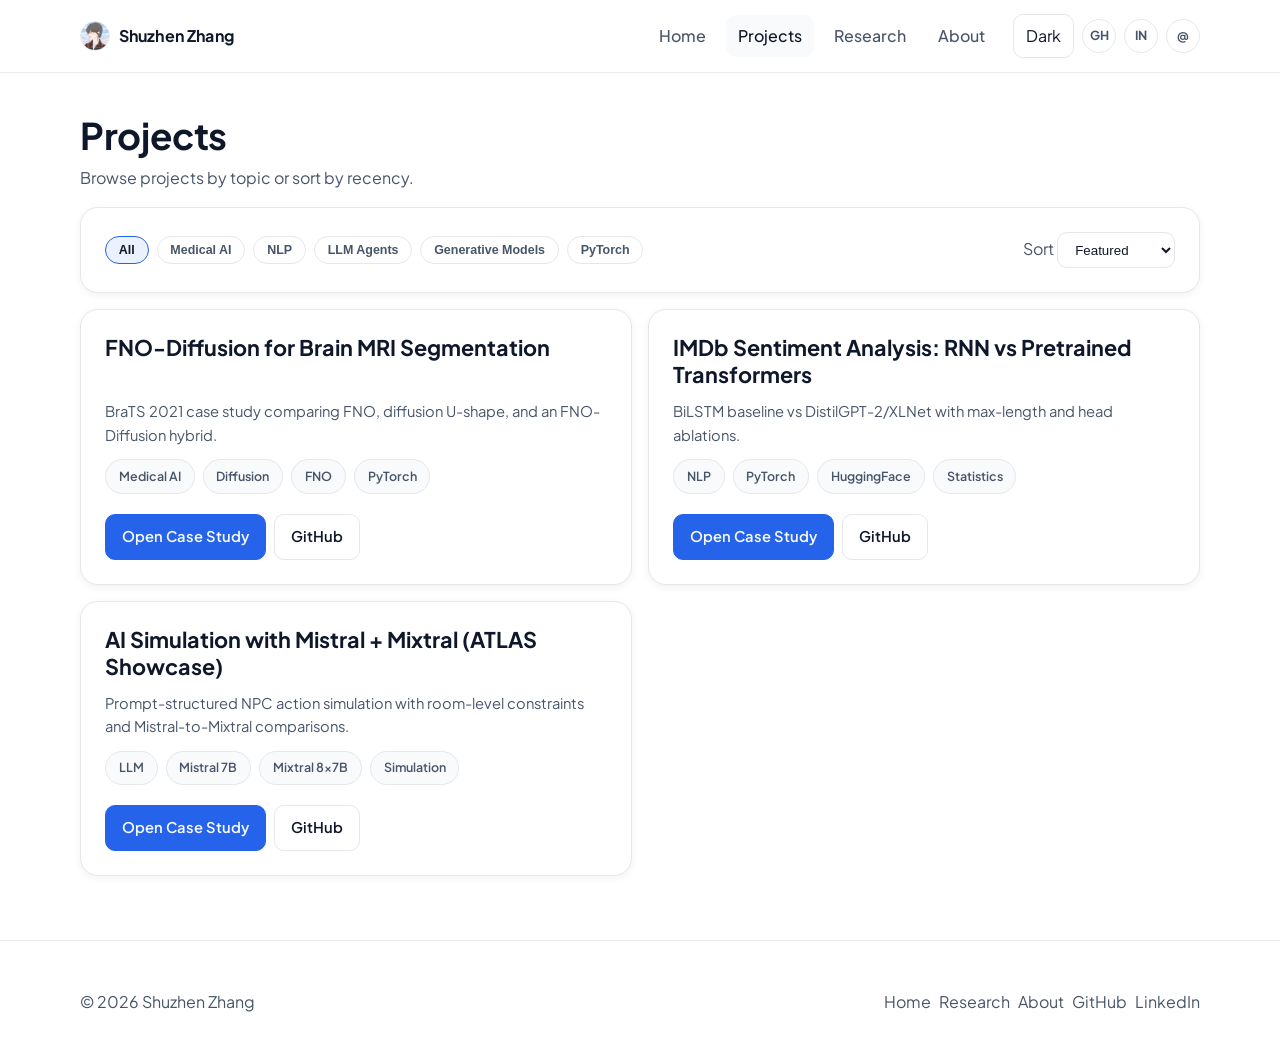
==== commit f9c8be99: "changed theme" ====
--- a/projects/index.html
+++ b/projects/index.html
@@ -15,7 +15,7 @@
     <link href="https://fonts.googleapis.com/css2?family=Plus+Jakarta+Sans:wght@400;500;600;700;800&display=swap" rel="stylesheet" />
     <link rel="stylesheet" href="../styles.css" />
   </head>
-  <body>
+  <body class="project-blue-theme">
     <a class="skip-link" href="#main">Skip to content</a>
     <header class="site-header">
       <div class="container nav-wrap">
--- a/styles.css
+++ b/styles.css
@@ -6,10 +6,10 @@
   --text: #111827;
   --muted: #4b5563;
   --border: #d7dde5;
-  --primary: #0f766e;
-  --primary-strong: #115e59;
-  --accent: #1d4ed8;
-  --success: #0f766e;
+  --primary: #2563eb;
+  --primary-strong: #1d4ed8;
+  --accent: #2563eb;
+  --success: #2563eb;
   --journey-axis: var(--primary);
   --journey-axis-dot: color-mix(in srgb, var(--primary) 36%, white);
   --journey-panel-border: rgba(183, 194, 206, 0.78);
@@ -55,10 +55,10 @@
   --text: #e5ebf5;
   --muted: #afbdd3;
   --border: #2e3f57;
-  --primary: #2dd4bf;
-  --primary-strong: #5eead4;
+  --primary: #60a5fa;
+  --primary-strong: #93c5fd;
   --accent: #60a5fa;
-  --success: #14b8a6;
+  --success: #60a5fa;
   --journey-axis: var(--primary);
   --journey-axis-dot: color-mix(in srgb, var(--primary) 45%, white);
   --journey-panel-border: rgba(98, 116, 143, 0.45);
@@ -81,10 +81,10 @@
     --text: #e5ebf5;
     --muted: #afbdd3;
     --border: #2e3f57;
-    --primary: #2dd4bf;
-    --primary-strong: #5eead4;
+    --primary: #60a5fa;
+    --primary-strong: #93c5fd;
     --accent: #60a5fa;
-    --success: #14b8a6;
+    --success: #60a5fa;
     --journey-axis: var(--primary);
     --journey-axis-dot: color-mix(in srgb, var(--primary) 45%, white);
     --journey-panel-border: rgba(98, 116, 143, 0.45);
@@ -116,13 +116,28 @@
 body {
   font-family: 'Plus Jakarta Sans', 'Segoe UI', sans-serif;
   background: radial-gradient(circle at 10% 8%, rgba(29, 78, 216, 0.08), transparent 28%),
-    radial-gradient(circle at 88% 4%, rgba(15, 118, 110, 0.08), transparent 28%),
+    radial-gradient(circle at 88% 4%, rgba(96, 165, 250, 0.1), transparent 28%),
     var(--bg);
   color: var(--text);
   line-height: 1.6;
   font-size: var(--text-md);
   min-height: 100vh;
   text-rendering: optimizeLegibility;
+}
+
+body.project-blue-theme {
+  --bg: #ffffff;
+  --surface: #ffffff;
+  --surface-alt: #f8fafc;
+  --text: #0f172a;
+  --muted: #475569;
+  --border: #e5e7eb;
+  --primary: #2563eb;
+  --primary-strong: #1d4ed8;
+  --accent: #2563eb;
+  --success: #2563eb;
+  background: #ffffff;
+  color: #0f172a;
 }
 
 a {
@@ -847,6 +862,166 @@
   gap: var(--space-4);
 }
 
+.research-editorial {
+  display: grid;
+  gap: var(--space-6);
+}
+
+.research-kicker {
+  margin: 0;
+  color: var(--accent);
+  font-size: var(--text-xs);
+  font-weight: 800;
+  letter-spacing: 0.08em;
+  text-transform: uppercase;
+}
+
+.research-editorial-head {
+  max-width: 78ch;
+}
+
+.research-editorial-head h2 {
+  margin: var(--space-2) 0 0;
+  font-size: clamp(1.35rem, 2.8vw, 1.85rem);
+  line-height: 1.22;
+}
+
+.research-editorial-head p:last-child {
+  margin: var(--space-3) 0 0;
+  color: var(--muted);
+}
+
+.research-question-group {
+  display: grid;
+  gap: var(--space-3);
+}
+
+.research-question-list {
+  margin: 0;
+  padding: 0;
+  list-style: none;
+  display: grid;
+}
+
+.research-question-list li {
+  border-top: 1px solid var(--border);
+  padding: var(--space-4) 0;
+  display: grid;
+  grid-template-columns: 3.5rem minmax(0, 1fr);
+  gap: var(--space-4);
+  align-items: start;
+}
+
+.research-question-list li:last-child {
+  border-bottom: 1px solid var(--border);
+}
+
+.research-number {
+  color: color-mix(in srgb, var(--accent) 76%, var(--muted));
+  font-size: var(--text-sm);
+  font-weight: 800;
+  letter-spacing: 0.08em;
+}
+
+.research-question-list h3,
+.research-question-list p,
+.research-thread-list h3,
+.research-thread-list p {
+  margin: 0;
+}
+
+.research-question-list h3,
+.research-thread-list h3 {
+  font-size: var(--text-lg);
+  line-height: 1.25;
+}
+
+.research-question-list p,
+.research-thread-list p {
+  margin-top: 0.35rem;
+  color: var(--muted);
+}
+
+.research-thread-list {
+  display: grid;
+  gap: var(--space-4);
+}
+
+.research-thread-list--single {
+  max-width: 78ch;
+}
+
+.research-thread-list article {
+  border-left: 2px solid color-mix(in srgb, var(--accent) 45%, var(--border));
+  padding-left: var(--space-4);
+}
+
+.publication-row {
+  border-top: 1px solid var(--border);
+  border-bottom: 1px solid var(--border);
+  padding: var(--space-4) 0;
+}
+
+.publication-eyebrow {
+  margin: 0;
+  color: var(--accent);
+  font-size: var(--text-xs);
+  font-weight: 800;
+  letter-spacing: 0.08em;
+  text-transform: uppercase;
+}
+
+.publication-row h3 {
+  margin: var(--space-2) 0 0;
+  max-width: 58ch;
+  font-size: var(--text-xl);
+  line-height: 1.25;
+}
+
+.publication-row h3 a {
+  color: inherit;
+}
+
+.publication-row h3 a:hover,
+.publication-authors a:hover {
+  color: var(--accent);
+}
+
+.publication-authors {
+  margin: var(--space-2) 0 0;
+  color: var(--muted);
+  font-size: var(--text-sm);
+  font-weight: 700;
+}
+
+.poster-links {
+  display: grid;
+  border-top: 1px solid var(--border);
+}
+
+.poster-links a {
+  border-bottom: 1px solid var(--border);
+  padding: var(--space-3) 0;
+  display: grid;
+  gap: 0.18rem;
+}
+
+.poster-links span {
+  color: var(--accent);
+  font-size: var(--text-xs);
+  font-weight: 800;
+  letter-spacing: 0.06em;
+  text-transform: uppercase;
+}
+
+.poster-links strong {
+  font-size: var(--text-lg);
+}
+
+.poster-links a:hover strong {
+  color: var(--accent);
+}
+
 .skill-group h3 {
   margin-top: 0;
   margin-bottom: var(--space-2);
@@ -1207,6 +1382,27 @@
     grid-template-columns: repeat(3, minmax(0, 1fr));
   }
 
+  .research-thread-list {
+    grid-template-columns: repeat(2, minmax(0, 1fr));
+  }
+
+  .research-thread-list--single {
+    grid-template-columns: minmax(0, 1fr);
+  }
+
+  .poster-links {
+    grid-template-columns: repeat(2, minmax(0, 1fr));
+  }
+
+  .poster-links a:nth-child(odd) {
+    padding-right: var(--space-4);
+  }
+
+  .poster-links a:nth-child(even) {
+    border-left: 1px solid var(--border);
+    padding-left: var(--space-4);
+  }
+
   .filter-bar {
     grid-template-columns: 1fr auto;
     align-items: center;
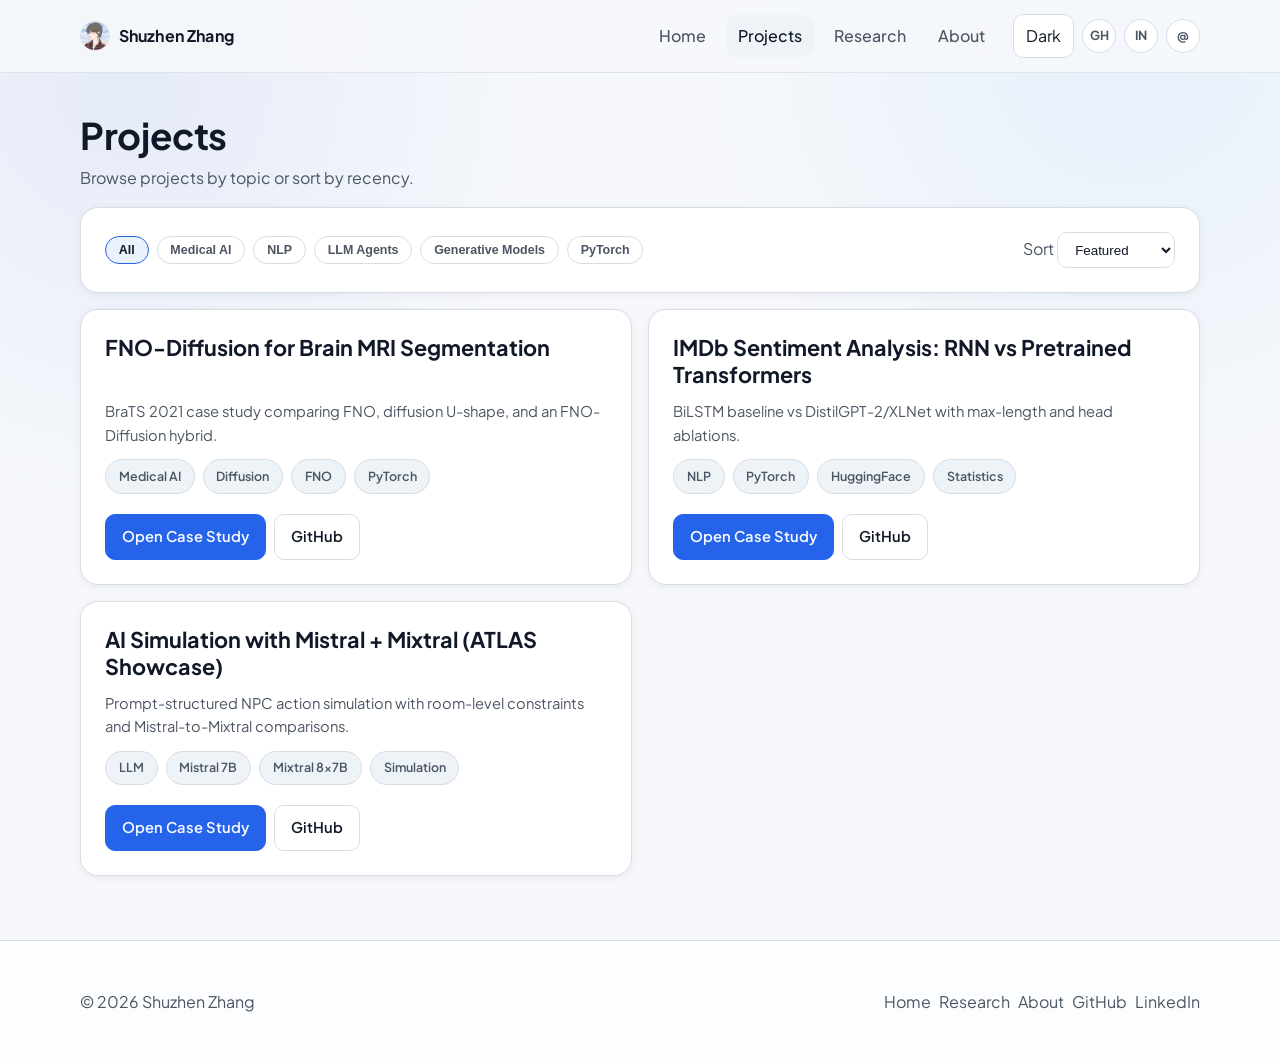
==== commit 81e288b5: "changed theme" ====
--- a/projects/index.html
+++ b/projects/index.html
@@ -15,7 +15,7 @@
     <link href="https://fonts.googleapis.com/css2?family=Plus+Jakarta+Sans:wght@400;500;600;700;800&display=swap" rel="stylesheet" />
     <link rel="stylesheet" href="../styles.css" />
   </head>
-  <body class="project-blue-theme">
+  <body>
     <a class="skip-link" href="#main">Skip to content</a>
     <header class="site-header">
       <div class="container nav-wrap">
--- a/styles.css
+++ b/styles.css
@@ -125,21 +125,6 @@
   text-rendering: optimizeLegibility;
 }
 
-body.project-blue-theme {
-  --bg: #ffffff;
-  --surface: #ffffff;
-  --surface-alt: #f8fafc;
-  --text: #0f172a;
-  --muted: #475569;
-  --border: #e5e7eb;
-  --primary: #2563eb;
-  --primary-strong: #1d4ed8;
-  --accent: #2563eb;
-  --success: #2563eb;
-  background: #ffffff;
-  color: #0f172a;
-}
-
 a {
   color: inherit;
   text-decoration: none;
